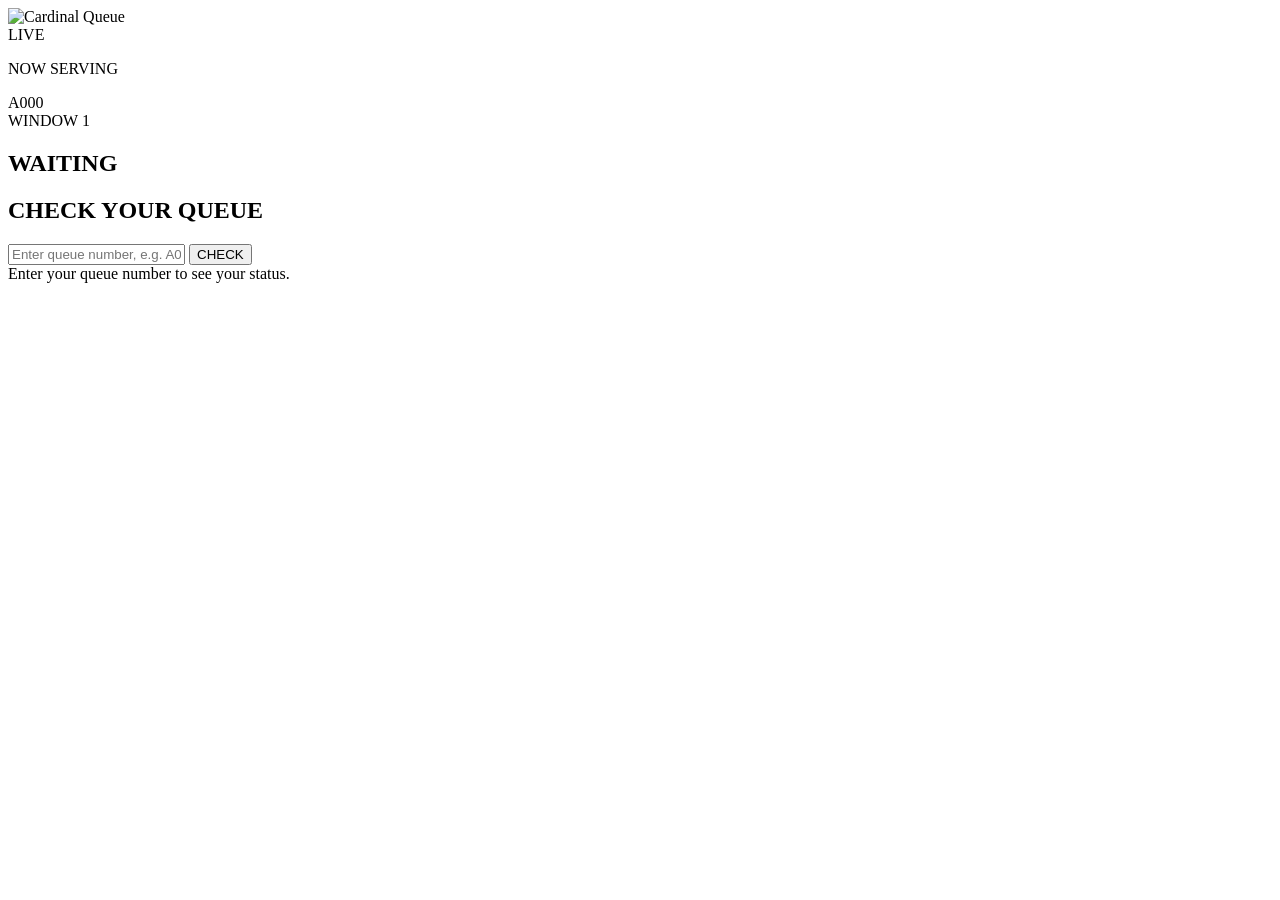
==== queue.html @ beba5b8d "Add files via upload" ====
<!DOCTYPE html>
<html lang="en">
<head>
  <meta charset="UTF-8">
  <meta name="viewport" content="width=device-width, initial-scale=1.0">
  <title>Cardinal Queue — Queue Monitor</title>
  <link rel="stylesheet" href="css/style.css">
</head>
<body class="queue-page">
  <main class="queue-screen">
    <header class="queue-header">
      <img src="assets/logo.png" alt="Cardinal Queue">
      <div class="live-pill"><span></span> LIVE</div>
    </header>

    <section class="now-serving">
      <p>NOW SERVING</p>
      <div id="nowServing">A000</div>
      <span id="windowLabel">WINDOW 1</span>
    </section>

    <section class="queue-columns">
      <div class="queue-panel">
        <h2>WAITING</h2>
        <div id="waitingList" class="waiting-list"></div>
      </div>

      <div class="queue-panel user-panel">
        <h2>CHECK YOUR QUEUE</h2>
        <div class="check-row">
          <input id="queueLookup" placeholder="Enter queue number, e.g. A024">
          <button id="checkBtn">CHECK</button>
        </div>
        <div id="lookupResult" class="lookup-result">Enter your queue number to see your status.</div>
      </div>
    </section>
  </main>
  <script src="js/queue.js"></script>
</body>
</html>
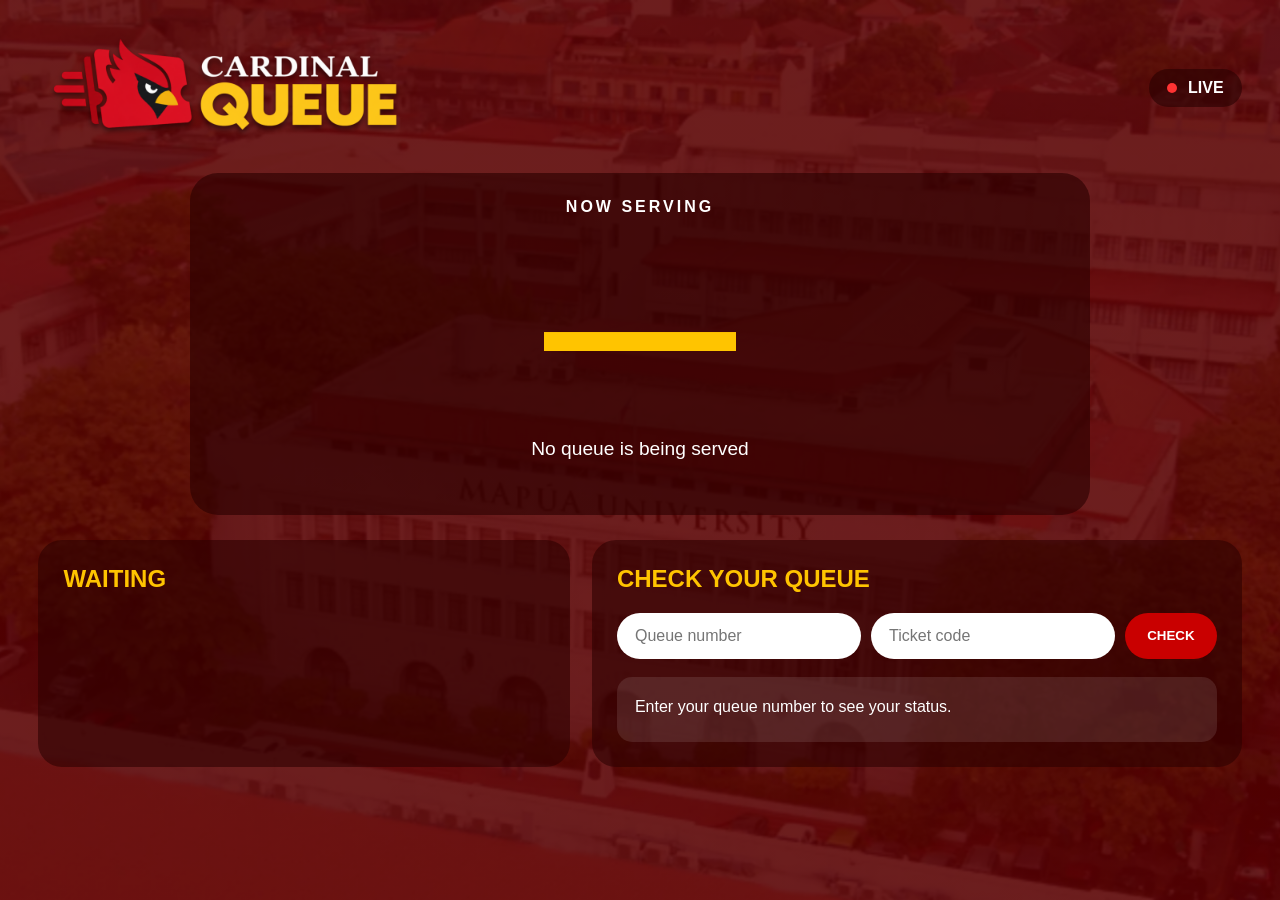
==== commit df159e8f: "Connect Cardinal Queue website to Supabase" ====
--- a/queue.html
+++ b/queue.html
@@ -4,6 +4,7 @@
   <meta charset="UTF-8">
   <meta name="viewport" content="width=device-width, initial-scale=1.0">
   <title>Cardinal Queue — Queue Monitor</title>
+  <link rel="icon" type="image/png" href="assets/logo.png">
   <link rel="stylesheet" href="css/style.css">
 </head>
 <body class="queue-page">
@@ -15,8 +16,9 @@
 
     <section class="now-serving">
       <p>NOW SERVING</p>
-      <div id="nowServing">A000</div>
-      <span id="windowLabel">WINDOW 1</span>
+      <div id="nowServing">—</div>
+      <span id="windowLabel">No queue is being served</span>
+      <div id="servingList" class="serving-list" aria-live="polite"></div>
     </section>
 
     <section class="queue-columns">
@@ -28,13 +30,14 @@
       <div class="queue-panel user-panel">
         <h2>CHECK YOUR QUEUE</h2>
         <div class="check-row">
-          <input id="queueLookup" placeholder="Enter queue number, e.g. A024">
+          <input id="queueLookup" placeholder="Queue number" autocomplete="off">
+          <input id="queueCode" placeholder="Ticket code" autocomplete="off" aria-label="Private ticket code from your ticket">
           <button id="checkBtn">CHECK</button>
         </div>
         <div id="lookupResult" class="lookup-result">Enter your queue number to see your status.</div>
       </div>
     </section>
   </main>
-  <script src="js/queue.js"></script>
+  <script type="module" src="js/queue.js"></script>
 </body>
 </html>
--- a/css/style.css
+++ b/css/style.css
@@ -0,0 +1,481 @@
+* {
+  box-sizing: border-box;
+}
+
+:root {
+  --red: #c90000;
+  --red-dark: #a60000;
+  --yellow: #ffc400;
+  --white: #ffffff;
+  --panel: rgba(90, 0, 0, 0.48);
+}
+
+html, body {
+  margin: 0;
+  min-height: 100%;
+  font-family: Arial, Helvetica, sans-serif;
+  color: var(--white);
+}
+
+body {
+  background:
+    linear-gradient(rgba(95, 0, 0, 0.58), rgba(95, 0, 0, 0.58)),
+    url("../assets/background.png") center center / cover fixed no-repeat;
+}
+
+/* ---------- KIOSK ---------- */
+
+.kiosk-page {
+  min-height: 100dvh;
+  overflow-x: hidden;
+}
+
+.screen {
+  min-height: 100dvh;
+  display: flex;
+  justify-content: center;
+}
+
+.view {
+  display: none;
+  width: min(100%, 760px);
+  min-height: 100dvh;
+  padding: 4vh 4vw 5vh;
+  flex-direction: column;
+  align-items: center;
+}
+
+.view.active {
+  display: flex;
+}
+
+.main-logo {
+  width: min(88vw, 690px);
+  height: auto;
+  object-fit: contain;
+  margin-top: 2vh;
+}
+
+#homeView h1 {
+  font-size: clamp(2rem, 5vw, 3.2rem);
+  font-weight: 400;
+  margin: 1.5vh 0 3vh;
+  text-align: center;
+}
+
+.service-list {
+  width: min(90%, 590px);
+  display: flex;
+  flex-direction: column;
+  gap: 2.2vh;
+}
+
+.service-btn,
+.submit-btn,
+.return-btn,
+#checkBtn {
+  border: 0;
+  color: white;
+  cursor: pointer;
+  font-weight: 600;
+  transition: transform 0.12s ease, background 0.12s ease;
+}
+
+.service-btn {
+  width: 100%;
+  min-height: 74px;
+  border-radius: 45px;
+  background: var(--red);
+  font-size: clamp(1.25rem, 3vw, 1.8rem);
+  box-shadow: 0 8px 15px rgba(0, 0, 0, 0.18);
+}
+
+.service-btn:active,
+.submit-btn:active,
+.return-btn:active,
+#checkBtn:active {
+  transform: scale(0.98);
+}
+
+.service-btn:hover,
+.submit-btn:hover {
+  background: var(--red-dark);
+}
+
+.mini-header {
+  width: 100%;
+  display: flex;
+  align-items: center;
+  justify-content: space-between;
+  gap: 20px;
+}
+
+.mini-header img {
+  width: min(45vw, 310px);
+  height: auto;
+}
+
+.return-btn {
+  background: rgba(165, 55, 55, 0.9);
+  border-radius: 30px;
+  padding: 13px 31px;
+  font-size: 1rem;
+}
+
+.form-wrap {
+  width: min(100%, 590px);
+  margin-top: 1vh;
+}
+
+.form-wrap h2 {
+  color: var(--yellow);
+  text-align: center;
+  font-size: clamp(2rem, 5vw, 3rem);
+  margin: 1vh 0 1.2vh;
+}
+
+form {
+  display: flex;
+  flex-direction: column;
+}
+
+form label {
+  font-size: 1.1rem;
+  margin: 7px 12px 5px;
+}
+
+form input,
+form select {
+  width: 100%;
+  height: 54px;
+  border: 3px solid #aaa;
+  border-radius: 32px;
+  padding: 0 18px;
+  font-size: 1rem;
+  outline: none;
+  background: #f5f5f5;
+  color: #333;
+}
+
+form input:focus,
+form select:focus {
+  border-color: var(--yellow);
+}
+
+.submit-btn {
+  align-self: center;
+  margin-top: 25px;
+  width: 210px;
+  height: 48px;
+  border-radius: 30px;
+  background: var(--red);
+  font-size: 1rem;
+}
+
+.ticket-card {
+  width: min(92%, 600px);
+  margin: 6vh auto 0;
+  background: rgba(55, 0, 0, 0.72);
+  border: 2px solid rgba(255, 196, 0, 0.5);
+  border-radius: 28px;
+  padding: 35px 28px;
+  text-align: center;
+}
+
+.ticket-label {
+  margin: 0;
+  font-size: 1rem;
+  letter-spacing: 2px;
+}
+
+.ticket-number {
+  color: var(--yellow);
+  font-size: clamp(5rem, 20vw, 9rem);
+  font-weight: 800;
+  line-height: 1;
+  margin: 18px 0;
+}
+
+.ticket-service {
+  font-size: 1.5rem;
+  margin: 0 0 28px;
+}
+
+.ticket-info {
+  display: grid;
+  gap: 10px;
+  text-align: left;
+}
+
+.ticket-info div {
+  display: flex;
+  justify-content: space-between;
+  gap: 20px;
+  padding: 12px 15px;
+  background: rgba(255, 255, 255, 0.09);
+  border-radius: 12px;
+}
+
+.ticket-info span {
+  opacity: 0.75;
+}
+
+.ticket-note {
+  opacity: 0.8;
+  line-height: 1.5;
+}
+
+.ticket-qr {
+  display: grid;
+  place-items: center;
+  min-height: 185px;
+  padding: 10px;
+  margin: 12px auto;
+  background: white;
+  border-radius: 12px;
+}
+
+.ticket-qr canvas { max-width: 100%; height: auto; }
+.ticket-qr a { color: var(--red-dark); font-weight: 700; }
+.ticket-note.error, .lookup-result.error { color: #ffd8d8; }
+.setup-notice {
+  width: min(90%, 590px);
+  padding: 12px 16px;
+  border: 1px solid rgba(255,255,255,.35);
+  border-radius: 12px;
+  background: rgba(50,0,0,.68);
+  color: #fff3c4;
+  text-align: center;
+  line-height: 1.4;
+}
+
+/* ---------- RESPONSIVE QUEUE PAGE ---------- */
+
+.queue-page {
+  min-height: 100dvh;
+}
+
+.queue-screen {
+  width: min(1500px, 94vw);
+  margin: auto;
+  padding: 28px 0 50px;
+}
+
+.queue-header {
+  display: flex;
+  align-items: center;
+  justify-content: space-between;
+  gap: 20px;
+}
+
+.queue-header img {
+  width: min(380px, 48vw);
+  height: auto;
+}
+
+.live-pill {
+  background: rgba(40, 0, 0, 0.6);
+  border-radius: 30px;
+  padding: 10px 18px;
+  font-weight: 700;
+}
+
+.live-pill span {
+  display: inline-block;
+  width: 10px;
+  height: 10px;
+  background: #ff3333;
+  border-radius: 50%;
+  margin-right: 7px;
+}
+
+.now-serving {
+  margin: 25px auto;
+  width: min(900px, 100%);
+  text-align: center;
+  background: rgba(45, 0, 0, 0.64);
+  border-radius: 28px;
+  padding: 25px;
+}
+
+.now-serving p {
+  margin: 0;
+  letter-spacing: 3px;
+  font-weight: 700;
+}
+
+.now-serving div {
+  color: var(--yellow);
+  font-size: clamp(6rem, 17vw, 12rem);
+  line-height: 1;
+  font-weight: 800;
+  margin: 15px 0;
+}
+
+.now-serving span {
+  font-size: 1.2rem;
+}
+
+.serving-list {
+  display: flex;
+  justify-content: center;
+  flex-wrap: wrap;
+  gap: 10px;
+  margin-top: 16px;
+}
+
+.serving-card {
+  padding: 10px 14px;
+  border-radius: 12px;
+  background: rgba(255,255,255,.12);
+  font-size: 1.05rem;
+  font-weight: 700;
+}
+
+.queue-columns {
+  display: grid;
+  grid-template-columns: minmax(300px, 0.9fr) minmax(400px, 1.1fr);
+  gap: 22px;
+}
+
+.queue-panel {
+  background: rgba(45, 0, 0, 0.6);
+  border-radius: 24px;
+  padding: 25px;
+}
+
+.queue-panel h2 {
+  color: var(--yellow);
+  margin-top: 0;
+}
+
+.waiting-list {
+  display: grid;
+  grid-template-columns: repeat(3, 1fr);
+  gap: 12px;
+}
+
+.waiting-list div {
+  background: var(--red);
+  border-radius: 14px;
+  padding: 16px 8px;
+  text-align: center;
+  font-size: 1.4rem;
+  font-weight: 700;
+}
+
+.waiting-list .queue-empty {
+  grid-column: 1 / -1;
+  background: transparent;
+  opacity: .85;
+  font-size: 1rem;
+}
+
+.check-row {
+  display: flex;
+  gap: 10px;
+}
+
+.check-row input {
+  flex: 1 1 0;
+  min-width: 0;
+  border: 0;
+  border-radius: 28px;
+  padding: 14px 18px;
+  font-size: 1rem;
+}
+
+.lookup-result strong { font-size: 1.15rem; }
+
+#checkBtn {
+  border-radius: 28px;
+  padding: 0 22px;
+  background: var(--red);
+}
+
+.lookup-result {
+  margin-top: 18px;
+  min-height: 65px;
+  padding: 18px;
+  border-radius: 15px;
+  background: rgba(255,255,255,0.1);
+  line-height: 1.5;
+}
+
+@media (max-width: 800px) {
+  .queue-columns {
+    grid-template-columns: 1fr;
+  }
+
+  .waiting-list {
+    grid-template-columns: repeat(2, 1fr);
+  }
+}
+
+@media (max-width: 600px) {
+  .view {
+    padding-top: 2vh;
+  }
+
+  .main-logo {
+    margin-top: 1vh;
+  }
+
+  #homeView h1 {
+    margin-top: 1vh;
+    margin-bottom: 2.5vh;
+  }
+
+  .service-btn {
+    min-height: 64px;
+  }
+
+  .mini-header img {
+    width: 48vw;
+  }
+
+  .return-btn {
+    padding: 11px 20px;
+  }
+
+  .form-wrap h2 {
+    margin-top: 0.5vh;
+  }
+
+  form input,
+  form select {
+    height: 50px;
+  }
+
+  .queue-screen {
+    width: 92vw;
+    padding-top: 18px;
+  }
+
+  .queue-header img {
+    width: 62vw;
+  }
+
+  .live-pill {
+    padding: 8px 12px;
+    font-size: 0.85rem;
+  }
+
+  .check-row {
+    flex-direction: column;
+  }
+
+  .check-row input { min-height: 48px; }
+
+  #checkBtn {
+    min-height: 48px;
+  }
+}
+
+@media (orientation: portrait) and (max-height: 850px) {
+  .view { padding-top: 1.5vh; padding-bottom: 2vh; }
+  .main-logo { width: min(78vw, 560px); margin-top: 0; }
+  #homeView h1 { margin: .5vh 0 1.5vh; }
+  .service-list { gap: 1.35vh; }
+  .service-btn { min-height: 60px; }
+}
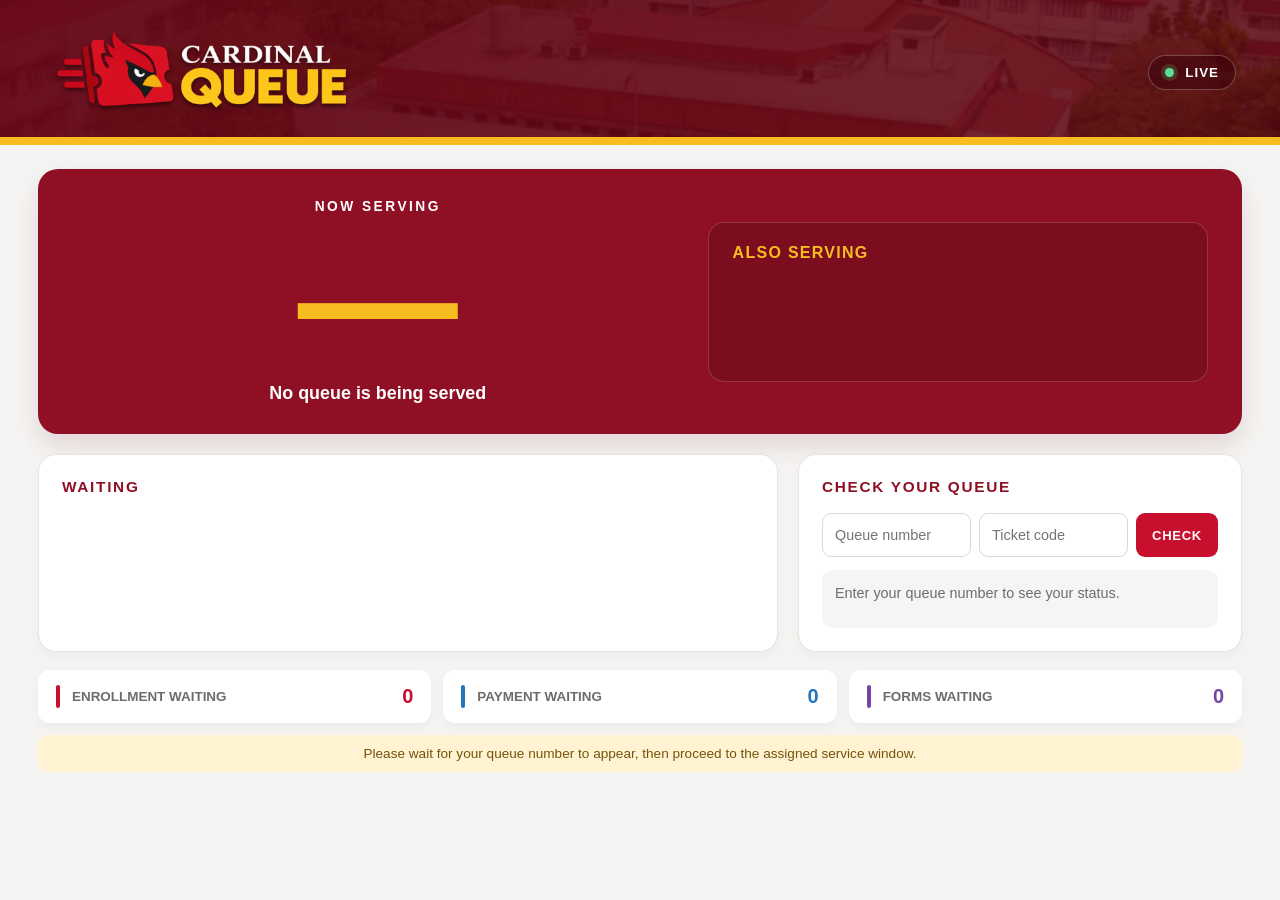
==== commit 64fb1601: "Align queue monitor with proposal design Add the now-serving panel, service-color counts, and respon" ====
--- a/queue.html
+++ b/queue.html
@@ -15,10 +15,15 @@
     </header>
 
     <section class="now-serving">
-      <p>NOW SERVING</p>
-      <div id="nowServing">—</div>
-      <span id="windowLabel">No queue is being served</span>
-      <div id="servingList" class="serving-list" aria-live="polite"></div>
+      <div class="serving-current">
+        <p>NOW SERVING</p>
+        <div id="nowServing">—</div>
+        <span id="windowLabel">No queue is being served</span>
+      </div>
+      <div class="serving-next">
+        <h2>ALSO SERVING</h2>
+        <div id="servingList" class="serving-list" aria-live="polite"></div>
+      </div>
     </section>
 
     <section class="queue-columns">
@@ -37,6 +42,13 @@
         <div id="lookupResult" class="lookup-result">Enter your queue number to see your status.</div>
       </div>
     </section>
+
+    <section class="service-summary" aria-label="Waiting by service">
+      <article class="service-enrollment"><span>ENROLLMENT WAITING</span><strong id="countEnrollment">0</strong></article>
+      <article class="service-payment"><span>PAYMENT WAITING</span><strong id="countPayment">0</strong></article>
+      <article class="service-forms"><span>FORMS WAITING</span><strong id="countForms">0</strong></article>
+    </section>
+    <footer class="queue-footer">Please wait for your queue number to appear, then proceed to the assigned service window.</footer>
   </main>
   <script type="module" src="js/queue.js"></script>
 </body>
--- a/css/style.css
+++ b/css/style.css
@@ -1,481 +1,145 @@
-* {
-  box-sizing: border-box;
+* { box-sizing: border-box; }
+
+:root {
+  --red: #c8102e;
+  --red-dark: #8f1024;
+  --gold: #f7bd20;
+  --ink: #26252a;
+  --muted: #6d6b70;
+  --paper: #fff;
+  --canvas: #f5f4f2;
+  --line: #e7e3df;
+  --enrollment: #c8102e;
+  --payment: #2476bd;
+  --forms: #7346a6;
 }
 
-:root {
-  --red: #c90000;
-  --red-dark: #a60000;
-  --yellow: #ffc400;
-  --white: #ffffff;
-  --panel: rgba(90, 0, 0, 0.48);
-}
+html, body { margin: 0; min-height: 100%; font-family: "Segoe UI", Arial, sans-serif; color: var(--ink); }
+button, input, select { font: inherit; }
+button { cursor: pointer; }
 
-html, body {
-  margin: 0;
-  min-height: 100%;
-  font-family: Arial, Helvetica, sans-serif;
-  color: var(--white);
-}
-
-body {
-  background:
-    linear-gradient(rgba(95, 0, 0, 0.58), rgba(95, 0, 0, 0.58)),
-    url("../assets/background.png") center center / cover fixed no-repeat;
-}
-
-/* ---------- KIOSK ---------- */
-
+/* Kiosk: a portrait touch interface, centered on larger screens. */
 .kiosk-page {
   min-height: 100dvh;
   overflow-x: hidden;
+  color: #fff;
+  background: linear-gradient(rgba(101, 9, 26, .76), rgba(101, 9, 26, .76)),
+    url("../assets/background.png") center / cover fixed no-repeat;
 }
-
-.screen {
-  min-height: 100dvh;
-  display: flex;
-  justify-content: center;
-}
-
+.screen { min-height: 100dvh; display: flex; justify-content: center; }
 .view {
   display: none;
-  width: min(100%, 760px);
+  width: min(100%, 510px);
   min-height: 100dvh;
-  padding: 4vh 4vw 5vh;
+  padding: clamp(22px, 4vh, 40px) 28px 30px;
   flex-direction: column;
   align-items: center;
+  background: rgba(78, 5, 19, .24);
 }
-
-.view.active {
-  display: flex;
-}
-
-.main-logo {
-  width: min(88vw, 690px);
-  height: auto;
-  object-fit: contain;
-  margin-top: 2vh;
-}
-
-#homeView h1 {
-  font-size: clamp(2rem, 5vw, 3.2rem);
-  font-weight: 400;
-  margin: 1.5vh 0 3vh;
-  text-align: center;
-}
-
-.service-list {
-  width: min(90%, 590px);
-  display: flex;
-  flex-direction: column;
-  gap: 2.2vh;
-}
-
-.service-btn,
-.submit-btn,
-.return-btn,
-#checkBtn {
-  border: 0;
-  color: white;
-  cursor: pointer;
-  font-weight: 600;
-  transition: transform 0.12s ease, background 0.12s ease;
-}
-
-.service-btn {
-  width: 100%;
-  min-height: 74px;
-  border-radius: 45px;
-  background: var(--red);
-  font-size: clamp(1.25rem, 3vw, 1.8rem);
-  box-shadow: 0 8px 15px rgba(0, 0, 0, 0.18);
-}
-
-.service-btn:active,
-.submit-btn:active,
-.return-btn:active,
-#checkBtn:active {
-  transform: scale(0.98);
-}
-
-.service-btn:hover,
-.submit-btn:hover {
-  background: var(--red-dark);
-}
-
-.mini-header {
-  width: 100%;
-  display: flex;
-  align-items: center;
-  justify-content: space-between;
-  gap: 20px;
-}
-
-.mini-header img {
-  width: min(45vw, 310px);
-  height: auto;
-}
-
-.return-btn {
-  background: rgba(165, 55, 55, 0.9);
-  border-radius: 30px;
-  padding: 13px 31px;
-  font-size: 1rem;
-}
-
-.form-wrap {
-  width: min(100%, 590px);
-  margin-top: 1vh;
-}
-
-.form-wrap h2 {
-  color: var(--yellow);
-  text-align: center;
-  font-size: clamp(2rem, 5vw, 3rem);
-  margin: 1vh 0 1.2vh;
-}
-
-form {
-  display: flex;
-  flex-direction: column;
-}
-
-form label {
-  font-size: 1.1rem;
-  margin: 7px 12px 5px;
-}
-
-form input,
-form select {
-  width: 100%;
-  height: 54px;
-  border: 3px solid #aaa;
-  border-radius: 32px;
-  padding: 0 18px;
-  font-size: 1rem;
-  outline: none;
-  background: #f5f5f5;
-  color: #333;
-}
-
-form input:focus,
-form select:focus {
-  border-color: var(--yellow);
-}
-
-.submit-btn {
-  align-self: center;
-  margin-top: 25px;
-  width: 210px;
-  height: 48px;
-  border-radius: 30px;
-  background: var(--red);
-  font-size: 1rem;
-}
-
-.ticket-card {
-  width: min(92%, 600px);
-  margin: 6vh auto 0;
-  background: rgba(55, 0, 0, 0.72);
-  border: 2px solid rgba(255, 196, 0, 0.5);
-  border-radius: 28px;
-  padding: 35px 28px;
-  text-align: center;
-}
-
-.ticket-label {
-  margin: 0;
-  font-size: 1rem;
-  letter-spacing: 2px;
-}
-
-.ticket-number {
-  color: var(--yellow);
-  font-size: clamp(5rem, 20vw, 9rem);
-  font-weight: 800;
-  line-height: 1;
-  margin: 18px 0;
-}
-
-.ticket-service {
-  font-size: 1.5rem;
-  margin: 0 0 28px;
-}
-
-.ticket-info {
-  display: grid;
-  gap: 10px;
-  text-align: left;
-}
-
-.ticket-info div {
-  display: flex;
-  justify-content: space-between;
-  gap: 20px;
-  padding: 12px 15px;
-  background: rgba(255, 255, 255, 0.09);
-  border-radius: 12px;
-}
-
-.ticket-info span {
-  opacity: 0.75;
-}
-
-.ticket-note {
-  opacity: 0.8;
-  line-height: 1.5;
-}
-
-.ticket-qr {
-  display: grid;
-  place-items: center;
-  min-height: 185px;
-  padding: 10px;
-  margin: 12px auto;
-  background: white;
-  border-radius: 12px;
-}
-
+.view.active { display: flex; }
+.main-logo { width: min(78%, 345px); height: auto; object-fit: contain; margin: 5vh 0 2vh; filter: drop-shadow(0 8px 18px rgba(0,0,0,.16)); }
+#homeView h1 { margin: 0 0 24px; text-align: center; font-size: clamp(1.65rem, 7vw, 2.25rem); font-weight: 600; letter-spacing: .01em; }
+.service-list { width: 100%; display: grid; gap: 13px; }
+.service-btn, .submit-btn, .return-btn, #checkBtn { border: 0; color: #fff; font-weight: 700; transition: transform .12s ease, background .15s ease, box-shadow .15s ease; }
+.service-btn { min-height: 62px; border-radius: 18px; background: var(--red); font-size: 1.05rem; letter-spacing: .075em; box-shadow: 0 6px 15px rgba(35, 0, 0, .18); }
+.service-btn:hover, .submit-btn:hover { background: #a30d27; box-shadow: 0 9px 20px rgba(35,0,0,.22); }
+.service-btn:active, .submit-btn:active, .return-btn:active, #checkBtn:active { transform: scale(.985); }
+.setup-notice { width: 100%; padding: 12px 14px; border: 1px solid rgba(255,255,255,.3); border-radius: 12px; background: rgba(42,0,8,.36); color: #fff4cc; text-align: center; line-height: 1.45; }
+.mini-header { width: 100%; display: flex; align-items: center; justify-content: space-between; gap: 14px; padding-bottom: 16px; border-bottom: 1px solid rgba(255,255,255,.22); }
+.mini-header img { width: min(54%, 235px); height: auto; }
+.return-btn { padding: 11px 18px; border: 1px solid rgba(255,255,255,.32); border-radius: 999px; background: rgba(68,0,12,.35); font-size: .78rem; letter-spacing: .08em; }
+.return-btn:hover { background: rgba(255,255,255,.14); }
+.form-wrap { width: 100%; margin: auto 0; padding: 22px 0 12px; }
+.form-wrap h2 { margin: 2px 0 18px; color: var(--gold); text-align: center; font-size: clamp(1.7rem, 7vw, 2.2rem); }
+form { display: flex; flex-direction: column; }
+form label { margin: 11px 4px 7px; font-size: .93rem; font-weight: 600; }
+form input, form select { width: 100%; height: 52px; padding: 0 16px; border: 2px solid #ded9d7; border-radius: 13px; outline: 0; background: #fff; color: #29262a; font-size: .98rem; }
+form input:focus, form select:focus { border-color: var(--gold); box-shadow: 0 0 0 3px rgba(247,189,32,.22); }
+.submit-btn { align-self: center; min-width: 188px; height: 49px; margin-top: 23px; border-radius: 999px; background: var(--red); letter-spacing: .08em; }
+.ticket-card { width: 100%; margin: auto 0; padding: 24px 20px; border: 1px solid rgba(255,255,255,.28); border-radius: 24px; background: rgba(56,0,13,.48); box-shadow: 0 18px 40px rgba(34,0,8,.2); text-align: center; }
+.ticket-label { margin: 0; font-size: .78rem; font-weight: 700; letter-spacing: .15em; }
+.ticket-number { margin: 12px 0; color: var(--gold); font-size: clamp(4.8rem, 22vw, 7.3rem); font-weight: 800; line-height: 1; }
+.ticket-service { margin: 0 0 18px; font-size: 1.25rem; font-weight: 700; }
+.ticket-info { display: grid; gap: 8px; text-align: left; }
+.ticket-info div { display: flex; justify-content: space-between; gap: 14px; padding: 11px 13px; border-radius: 11px; background: rgba(255,255,255,.1); font-size: .9rem; }
+.ticket-info span { opacity: .78; }
+.ticket-qr { display: grid; place-items: center; min-height: 158px; width: 158px; padding: 9px; margin: 15px auto 6px; border-radius: 14px; background: #fff; }
 .ticket-qr canvas { max-width: 100%; height: auto; }
 .ticket-qr a { color: var(--red-dark); font-weight: 700; }
-.ticket-note.error, .lookup-result.error { color: #ffd8d8; }
-.setup-notice {
-  width: min(90%, 590px);
-  padding: 12px 16px;
-  border: 1px solid rgba(255,255,255,.35);
-  border-radius: 12px;
-  background: rgba(50,0,0,.68);
-  color: #fff3c4;
-  text-align: center;
-  line-height: 1.4;
+.ticket-note { margin: 8px 0; opacity: .88; font-size: .86rem; line-height: 1.5; }
+.ticket-note.error, .lookup-result.error { color: #a91028; }
+
+/* Queue monitor: the proposal's wide information display with distinct service colors. */
+.queue-page { min-height: 100dvh; background: var(--canvas); color: var(--ink); }
+.queue-screen { width: min(1540px, 100%); margin: 0 auto; padding: 0 38px 24px; }
+.queue-header { position: relative; display: flex; align-items: center; justify-content: space-between; min-height: 136px; margin: 0 -38px 24px; padding: 22px 44px; overflow: hidden; background: linear-gradient(90deg, rgba(103,7,24,.86), rgba(103,7,24,.45)), url("../assets/background.png") center 43% / cover; }
+.queue-header::after { position: absolute; inset: auto 0 0; height: 8px; background: var(--gold); content: ""; }
+.queue-header img { position: relative; z-index: 1; width: min(320px, 45vw); height: auto; }
+.live-pill { position: relative; z-index: 1; padding: 9px 16px; border: 1px solid rgba(255,255,255,.25); border-radius: 999px; background: rgba(56,0,12,.48); color: #fff; font-size: .83rem; font-weight: 800; letter-spacing: .08em; }
+.live-pill span { display: inline-block; width: 9px; height: 9px; margin-right: 7px; border-radius: 50%; background: #5de093; box-shadow: 0 0 0 4px rgba(93,224,147,.18); }
+.now-serving { display: grid; grid-template-columns: 1.1fr .9fr; align-items: center; gap: 24px; min-height: 265px; margin: 0 0 20px; padding: 26px 34px; border-radius: 20px; background: var(--red-dark); color: #fff; box-shadow: 0 12px 24px rgba(88,12,30,.12); }
+.serving-current { text-align: center; }
+.now-serving p { margin: 0; font-size: .86rem; font-weight: 800; letter-spacing: .18em; }
+.now-serving #nowServing { margin: 7px 0 0; color: var(--gold); font-size: clamp(6.2rem, 14vw, 10rem); font-weight: 800; line-height: .98; }
+.now-serving #nowServing.is-empty { font-size: 4rem; opacity: .8; }
+.now-serving #windowLabel { display: inline-block; margin-top: 6px; font-size: 1.12rem; font-weight: 600; }
+.serving-next { min-height: 160px; padding: 21px 24px; border: 1px solid rgba(255,255,255,.17); border-radius: 16px; background: rgba(42,0,10,.19); }
+.serving-next h2 { margin: 0 0 14px; color: var(--gold); font-size: 1rem; letter-spacing: .08em; }
+.serving-list { display: grid; gap: 8px; }
+.serving-card { padding: 10px 12px; border-radius: 10px; background: rgba(255,255,255,.11); font-size: .92rem; font-weight: 700; }
+.queue-columns { display: grid; grid-template-columns: minmax(0, 1.5fr) minmax(320px, .9fr); gap: 20px; }
+.queue-panel { min-width: 0; padding: 23px; border: 1px solid var(--line); border-radius: 18px; background: #fff; box-shadow: 0 5px 15px rgba(37,22,16,.035); }
+.queue-panel h2 { margin: 0 0 17px; color: var(--red-dark); font-size: .96rem; letter-spacing: .11em; }
+.waiting-list { display: grid; grid-template-columns: repeat(3, minmax(0,1fr)); gap: 10px; }
+.waiting-list > div:not(.queue-empty) { padding: 15px 10px; border-left: 5px solid var(--red); border-radius: 9px; background: #fbf8f7; text-align: center; font-size: 1rem; font-weight: 750; }
+.waiting-list > div.service-payment { border-color: var(--payment); }
+.waiting-list > div.service-forms { border-color: var(--forms); }
+.waiting-list .queue-empty { grid-column: 1 / -1; margin: 0; padding: 18px; border-radius: 10px; background: #f7f5f3; color: var(--muted); text-align: center; }
+.user-panel { background: #fff; }
+.check-row { display: grid; grid-template-columns: 1fr 1fr auto; gap: 8px; }
+.check-row input { min-width: 0; height: 44px; padding: 0 12px; border: 1px solid #ddd8d3; border-radius: 9px; outline: 0; font-size: .9rem; }
+.check-row input:focus { border-color: var(--red); box-shadow: 0 0 0 3px rgba(200,16,46,.1); }
+#checkBtn { min-height: 44px; padding: 0 16px; border-radius: 9px; background: var(--red); font-size: .82rem; letter-spacing: .05em; }
+.lookup-result { min-height: 58px; margin-top: 13px; padding: 13px; border-radius: 10px; background: #f7f5f3; color: var(--muted); font-size: .9rem; line-height: 1.5; }
+.lookup-result strong { color: var(--ink); font-size: 1rem; }
+.service-summary { display: grid; grid-template-columns: repeat(3, 1fr); gap: 12px; margin: 18px 0 12px; }
+.service-summary article { display: flex; align-items: center; justify-content: space-between; gap: 12px; padding: 15px 18px; border-radius: 12px; background: #fff; box-shadow: 0 4px 12px rgba(37,22,16,.04); }
+.service-summary article::before { width: 4px; align-self: stretch; border-radius: 4px; background: var(--service-color); content: ""; }
+.service-summary article span { flex: 1; color: var(--muted); font-size: .84rem; font-weight: 700; }
+.service-summary article strong { color: var(--service-color); font-size: 1.25rem; }
+.service-enrollment { --service-color: var(--enrollment); }
+.service-payment { --service-color: var(--payment); }
+.service-forms { --service-color: var(--forms); }
+.queue-footer { padding: 11px 16px; border-radius: 10px; background: #fff3d1; color: #75530c; text-align: center; font-size: .85rem; }
+
+@media (max-width: 900px) {
+  .queue-screen { padding-right: 22px; padding-left: 22px; }
+  .queue-header { margin-right: -22px; margin-left: -22px; padding-right: 26px; padding-left: 26px; }
+  .queue-columns { grid-template-columns: 1fr; }
+  .now-serving { grid-template-columns: 1fr; }
+  .serving-next { min-height: 0; }
 }
-
-/* ---------- RESPONSIVE QUEUE PAGE ---------- */
-
-.queue-page {
-  min-height: 100dvh;
+@media (max-width: 600px) {
+  .view { padding-right: 20px; padding-left: 20px; }
+  .main-logo { margin-top: 3vh; }
+  #homeView h1 { margin-bottom: 19px; }
+  .service-btn { min-height: 58px; }
+  .queue-screen { padding: 0 14px 18px; }
+  .queue-header { min-height: 98px; margin: 0 -14px 15px; padding: 16px 17px; }
+  .queue-header::after { height: 5px; }
+  .queue-header img { width: min(58vw, 245px); }
+  .live-pill { padding: 8px 11px; font-size: .75rem; }
+  .now-serving { min-height: unset; gap: 14px; padding: 22px 16px; border-radius: 15px; }
+  .now-serving #nowServing { font-size: clamp(5rem, 27vw, 7.8rem); }
+  .serving-next { padding: 16px; }
+  .queue-panel { padding: 17px; }
+  .waiting-list { grid-template-columns: repeat(2, minmax(0,1fr)); gap: 8px; }
+  .waiting-list > div:not(.queue-empty) { padding: 12px 7px; font-size: .87rem; }
+  .check-row { grid-template-columns: 1fr 1fr; }
+  #checkBtn { grid-column: 1 / -1; }
+  .service-summary { gap: 7px; }
+  .service-summary article { align-items: flex-start; flex-direction: column; gap: 5px; padding: 11px; }
+  .service-summary article::before { width: 100%; height: 3px; }
+  .service-summary article span { font-size: .72rem; }
+  .service-summary article strong { font-size: 1rem; }
 }
-
-.queue-screen {
-  width: min(1500px, 94vw);
-  margin: auto;
-  padding: 28px 0 50px;
-}
-
-.queue-header {
-  display: flex;
-  align-items: center;
-  justify-content: space-between;
-  gap: 20px;
-}
-
-.queue-header img {
-  width: min(380px, 48vw);
-  height: auto;
-}
-
-.live-pill {
-  background: rgba(40, 0, 0, 0.6);
-  border-radius: 30px;
-  padding: 10px 18px;
-  font-weight: 700;
-}
-
-.live-pill span {
-  display: inline-block;
-  width: 10px;
-  height: 10px;
-  background: #ff3333;
-  border-radius: 50%;
-  margin-right: 7px;
-}
-
-.now-serving {
-  margin: 25px auto;
-  width: min(900px, 100%);
-  text-align: center;
-  background: rgba(45, 0, 0, 0.64);
-  border-radius: 28px;
-  padding: 25px;
-}
-
-.now-serving p {
-  margin: 0;
-  letter-spacing: 3px;
-  font-weight: 700;
-}
-
-.now-serving div {
-  color: var(--yellow);
-  font-size: clamp(6rem, 17vw, 12rem);
-  line-height: 1;
-  font-weight: 800;
-  margin: 15px 0;
-}
-
-.now-serving span {
-  font-size: 1.2rem;
-}
-
-.serving-list {
-  display: flex;
-  justify-content: center;
-  flex-wrap: wrap;
-  gap: 10px;
-  margin-top: 16px;
-}
-
-.serving-card {
-  padding: 10px 14px;
-  border-radius: 12px;
-  background: rgba(255,255,255,.12);
-  font-size: 1.05rem;
-  font-weight: 700;
-}
-
-.queue-columns {
-  display: grid;
-  grid-template-columns: minmax(300px, 0.9fr) minmax(400px, 1.1fr);
-  gap: 22px;
-}
-
-.queue-panel {
-  background: rgba(45, 0, 0, 0.6);
-  border-radius: 24px;
-  padding: 25px;
-}
-
-.queue-panel h2 {
-  color: var(--yellow);
-  margin-top: 0;
-}
-
-.waiting-list {
-  display: grid;
-  grid-template-columns: repeat(3, 1fr);
-  gap: 12px;
-}
-
-.waiting-list div {
-  background: var(--red);
-  border-radius: 14px;
-  padding: 16px 8px;
-  text-align: center;
-  font-size: 1.4rem;
-  font-weight: 700;
-}
-
-.waiting-list .queue-empty {
-  grid-column: 1 / -1;
-  background: transparent;
-  opacity: .85;
-  font-size: 1rem;
-}
-
-.check-row {
-  display: flex;
-  gap: 10px;
-}
-
-.check-row input {
-  flex: 1 1 0;
-  min-width: 0;
-  border: 0;
-  border-radius: 28px;
-  padding: 14px 18px;
-  font-size: 1rem;
-}
-
-.lookup-result strong { font-size: 1.15rem; }
-
-#checkBtn {
-  border-radius: 28px;
-  padding: 0 22px;
-  background: var(--red);
-}
-
-.lookup-result {
-  margin-top: 18px;
-  min-height: 65px;
-  padding: 18px;
-  border-radius: 15px;
-  background: rgba(255,255,255,0.1);
-  line-height: 1.5;
-}
-
-@media (max-width: 800px) {
-  .queue-columns {
-    grid-template-columns: 1fr;
-  }
-
-  .waiting-list {
-    grid-template-columns: repeat(2, 1fr);
-  }
-}
-
-@media (max-width: 600px) {
-  .view {
-    padding-top: 2vh;
-  }
-
-  .main-logo {
-    margin-top: 1vh;
-  }
-
-  #homeView h1 {
-    margin-top: 1vh;
-    margin-bottom: 2.5vh;
-  }
-
-  .service-btn {
-    min-height: 64px;
-  }
-
-  .mini-header img {
-    width: 48vw;
-  }
-
-  .return-btn {
-    padding: 11px 20px;
-  }
-
-  .form-wrap h2 {
-    margin-top: 0.5vh;
-  }
-
-  form input,
-  form select {
-    height: 50px;
-  }
-
-  .queue-screen {
-    width: 92vw;
-    padding-top: 18px;
-  }
-
-  .queue-header img {
-    width: 62vw;
-  }
-
-  .live-pill {
-    padding: 8px 12px;
-    font-size: 0.85rem;
-  }
-
-  .check-row {
-    flex-direction: column;
-  }
-
-  .check-row input { min-height: 48px; }
-
-  #checkBtn {
-    min-height: 48px;
-  }
-}
-
-@media (orientation: portrait) and (max-height: 850px) {
-  .view { padding-top: 1.5vh; padding-bottom: 2vh; }
-  .main-logo { width: min(78vw, 560px); margin-top: 0; }
-  #homeView h1 { margin: .5vh 0 1.5vh; }
-  .service-list { gap: 1.35vh; }
-  .service-btn { min-height: 60px; }
-}
